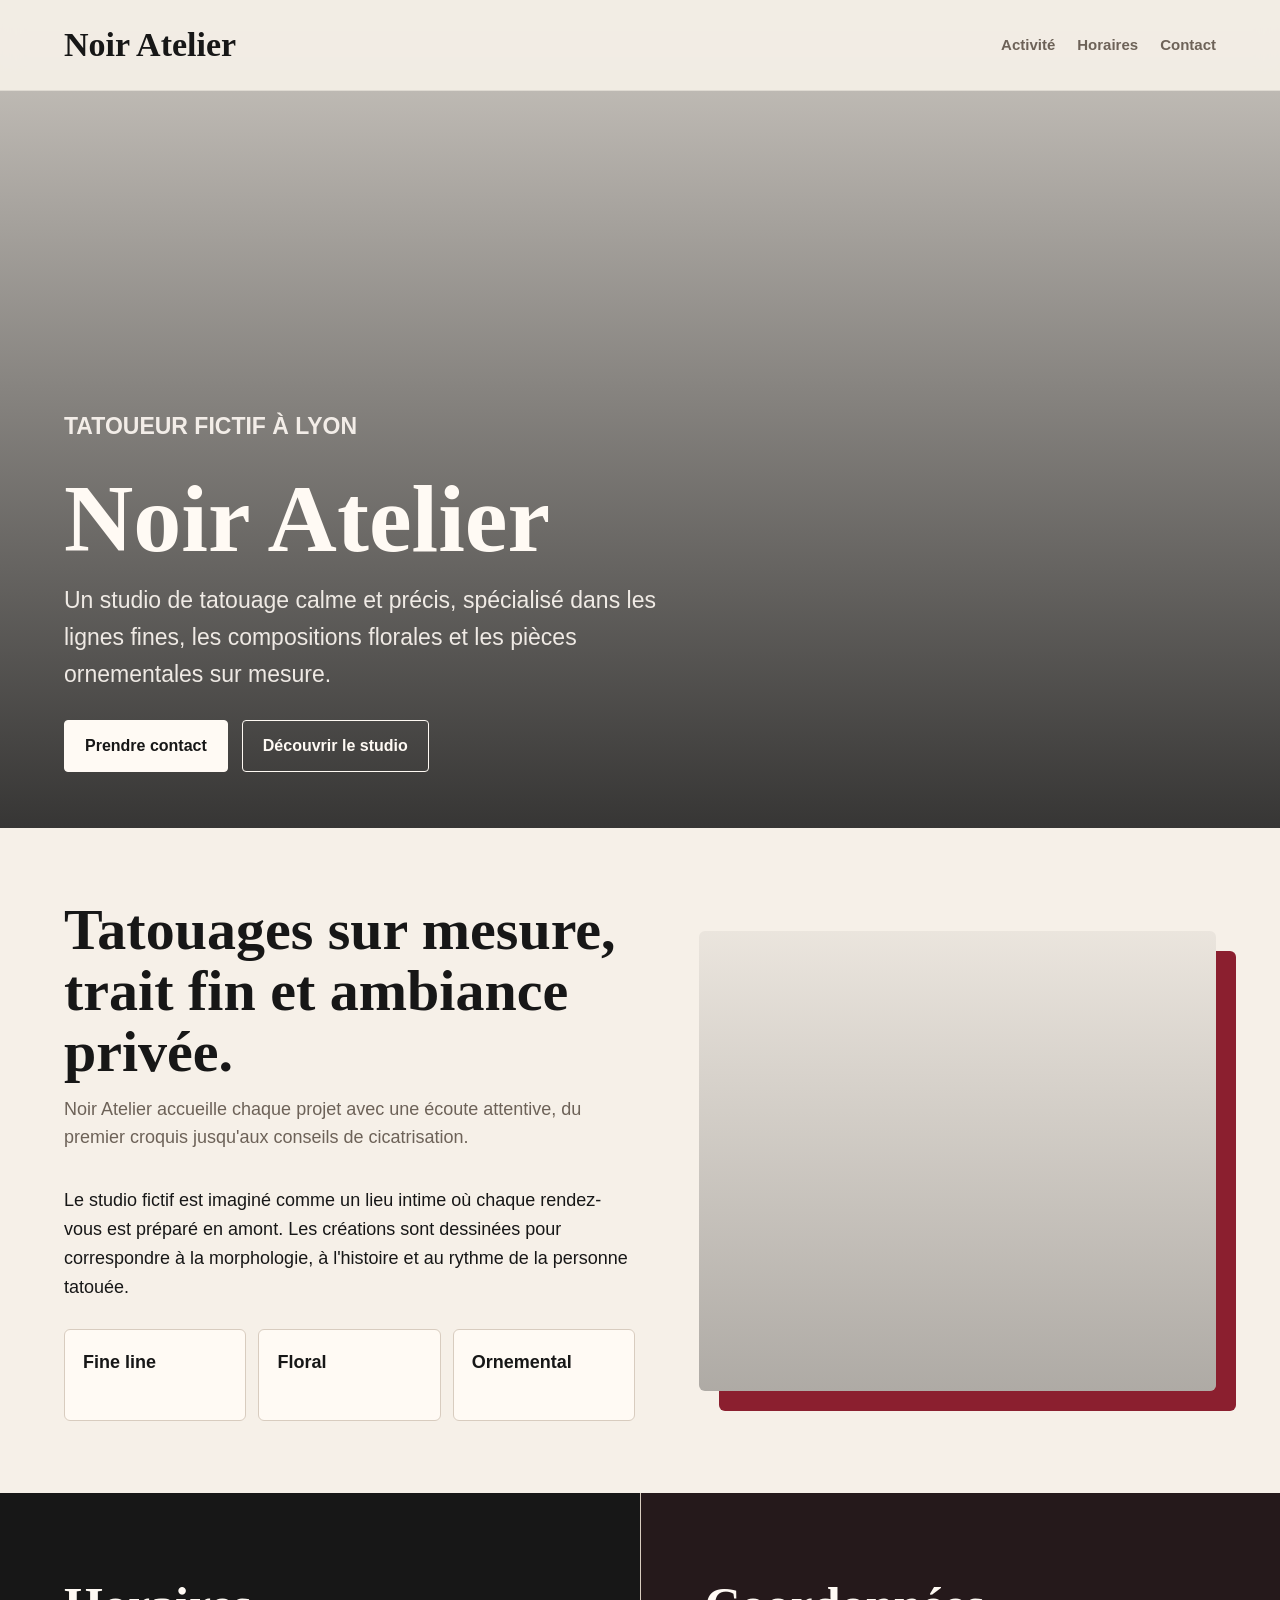
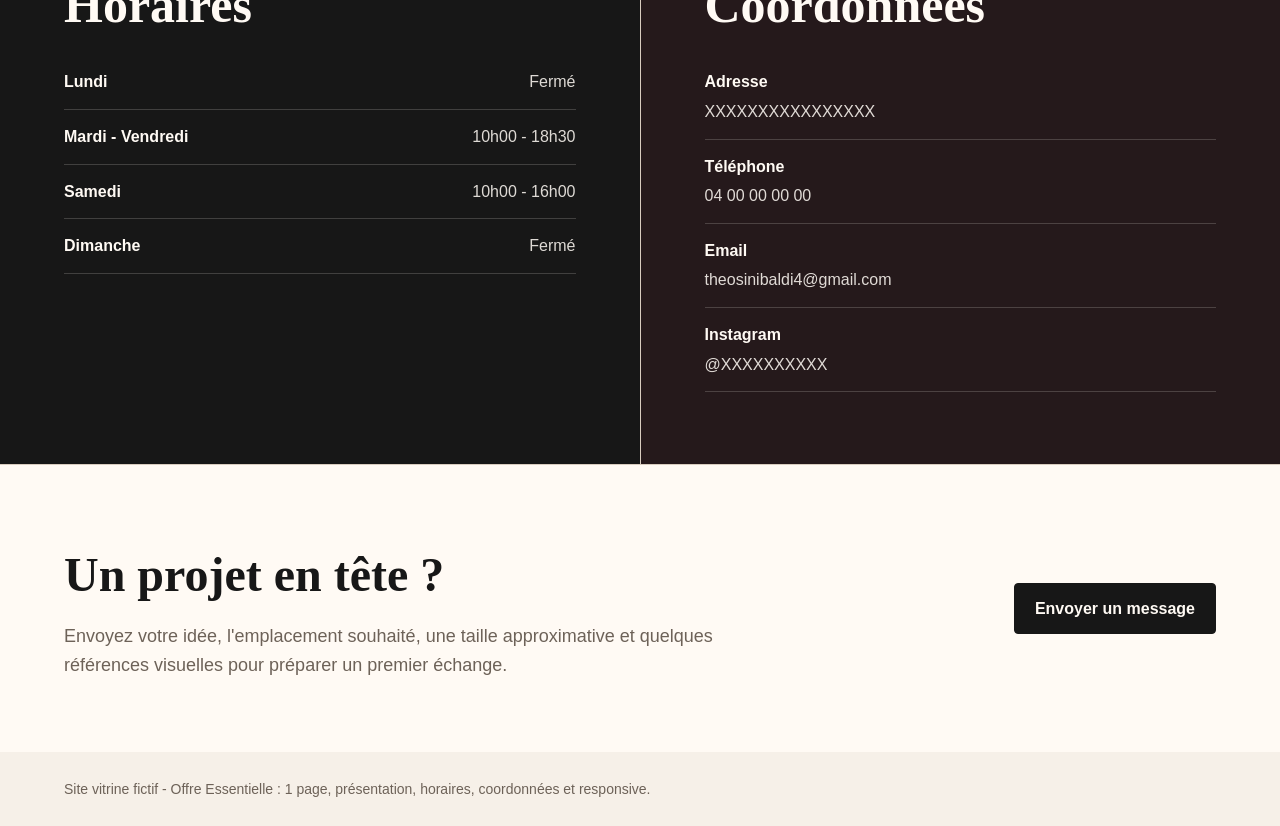
==== index.html @ a5e4f504 "Add initial HTML structure and styles for Noir Atelier portfolio" ====
<!DOCTYPE html>
<html lang="fr">
<head>
  <meta charset="UTF-8">
  <meta name="viewport" content="width=device-width, initial-scale=1.0">
  <title>Noir Atelier | Tatoueur à Lyon</title>
  <style>
    :root {
      --ink: #171717;
      --paper: #f6f0e8;
      --muted: #6d6258;
      --line: #d8ccbf;
      --red: #8b1f2f;
      --gold: #c59b5c;
      --white: #fffaf4;
    }

    * {
      box-sizing: border-box;
    }

    body {
      margin: 0;
      font-family: Arial, Helvetica, sans-serif;
      color: var(--ink);
      background: var(--paper);
      line-height: 1.6;
    }

    img {
      display: block;
      width: 100%;
    }

    a {
      color: inherit;
      text-decoration: none;
    }

    .topbar {
      position: fixed;
      z-index: 10;
      top: 0;
      left: 0;
      right: 0;
      display: flex;
      align-items: center;
      justify-content: space-between;
      gap: 24px;
      padding: 18px clamp(18px, 5vw, 70px);
      background: rgba(246, 240, 232, 0.92);
      border-bottom: 1px solid rgba(23, 23, 23, 0.08);
      backdrop-filter: blur(10px);
    }

    .brand {
      font-family: Georgia, "Times New Roman", serif;
      font-size: clamp(22px, 3vw, 34px);
      font-weight: 700;
      letter-spacing: 0;
      white-space: nowrap;
    }

    .nav {
      display: flex;
      gap: 22px;
      color: var(--muted);
      font-size: 15px;
      font-weight: 700;
    }

    .hero {
      min-height: 92vh;
      display: grid;
      align-items: end;
      padding: 120px clamp(18px, 5vw, 70px) 56px;
      color: var(--white);
      background:
        linear-gradient(180deg, rgba(23, 23, 23, 0.18), rgba(23, 23, 23, 0.86)),
        url("https://images.unsplash.com/photo-1598371839696-5c5bb00bdc28?auto=format&fit=crop&w=1800&q=80") center / cover;
    }

    .hero-content {
      max-width: 780px;
    }

    .eyebrow {
      margin: 0 0 12px;
      color: var(--gold);
      font-size: 14px;
      font-weight: 800;
      text-transform: uppercase;
    }

    h1,
    h2,
    h3,
    p {
      margin-top: 0;
    }

    h1 {
      margin-bottom: 18px;
      font-family: Georgia, "Times New Roman", serif;
      font-size: clamp(44px, 9vw, 96px);
      line-height: 0.95;
      letter-spacing: 0;
    }

    .hero p {
      max-width: 620px;
      margin-bottom: 28px;
      font-size: clamp(18px, 2.2vw, 23px);
      color: rgba(255, 250, 244, 0.9);
    }

    .hero-actions {
      display: flex;
      flex-wrap: wrap;
      gap: 14px;
    }

    .button {
      display: inline-flex;
      align-items: center;
      justify-content: center;
      min-height: 48px;
      padding: 12px 20px;
      border: 1px solid var(--white);
      border-radius: 4px;
      font-weight: 800;
      transition: transform 0.2s ease, background 0.2s ease, color 0.2s ease;
    }

    .button:hover {
      transform: translateY(-2px);
    }

    .button.primary {
      background: var(--white);
      color: var(--ink);
    }

    .button.secondary {
      color: var(--white);
    }

    main {
      overflow: hidden;
    }

    .section {
      padding: 72px clamp(18px, 5vw, 70px);
    }

    .section-header {
      max-width: 760px;
      margin-bottom: 34px;
    }

    .section-header h2 {
      margin-bottom: 12px;
      font-family: Georgia, "Times New Roman", serif;
      font-size: clamp(34px, 5vw, 58px);
      line-height: 1.05;
    }

    .section-header p {
      color: var(--muted);
      font-size: 18px;
    }

    .about-grid {
      display: grid;
      grid-template-columns: 1.05fr 0.95fr;
      gap: clamp(28px, 5vw, 64px);
      align-items: center;
    }

    .about-text {
      font-size: 18px;
    }

    .specialties {
      display: grid;
      grid-template-columns: repeat(3, 1fr);
      gap: 12px;
      margin-top: 28px;
    }

    .specialty {
      min-height: 92px;
      padding: 18px;
      border: 1px solid var(--line);
      border-radius: 6px;
      background: var(--white);
      font-weight: 800;
    }

    .studio-photo {
      min-height: 460px;
      border-radius: 6px;
      background:
        linear-gradient(180deg, rgba(23, 23, 23, 0.05), rgba(23, 23, 23, 0.32)),
        url("https://images.unsplash.com/photo-1542727365-19732a80dcfd?auto=format&fit=crop&w=1200&q=80") center / cover;
      box-shadow: 20px 20px 0 var(--red);
    }

    .info-band {
      display: grid;
      grid-template-columns: 1fr 1fr;
      gap: 1px;
      padding: 0;
      background: var(--line);
    }

    .info-panel {
      padding: 72px clamp(18px, 5vw, 70px);
      background: var(--ink);
      color: var(--white);
    }

    .info-panel:nth-child(2) {
      background: #25191b;
    }

    .info-panel h2 {
      margin-bottom: 24px;
      font-family: Georgia, "Times New Roman", serif;
      font-size: clamp(32px, 4vw, 50px);
    }

    .hours,
    .contact-list {
      display: grid;
      gap: 14px;
      margin: 0;
      padding: 0;
      list-style: none;
    }

    .hours li,
    .contact-list li {
      display: flex;
      justify-content: space-between;
      gap: 18px;
      padding-bottom: 14px;
      border-bottom: 1px solid rgba(255, 250, 244, 0.18);
      color: rgba(255, 250, 244, 0.86);
    }

    .hours strong,
    .contact-list strong {
      color: var(--white);
    }

    .contact-list li {
      flex-direction: column;
      gap: 4px;
    }

    .booking {
      display: grid;
      grid-template-columns: minmax(0, 1fr) auto;
      gap: 28px;
      align-items: center;
      background: var(--white);
      border-top: 1px solid var(--line);
    }

    .booking h2 {
      margin-bottom: 8px;
      font-family: Georgia, "Times New Roman", serif;
      font-size: clamp(30px, 4vw, 48px);
    }

    .booking p {
      max-width: 680px;
      margin-bottom: 0;
      color: var(--muted);
      font-size: 18px;
    }

    .booking .button {
      border-color: var(--ink);
      background: var(--ink);
      color: var(--white);
      white-space: nowrap;
    }

    footer {
      padding: 26px clamp(18px, 5vw, 70px);
      background: var(--paper);
      color: var(--muted);
      font-size: 14px;
    }

    @media (max-width: 780px) {
      .topbar {
        position: absolute;
        align-items: flex-start;
        padding-top: 16px;
      }

      .nav {
        flex-direction: column;
        gap: 6px;
        font-size: 14px;
        text-align: right;
      }

      .hero {
        min-height: 88vh;
        padding-top: 120px;
      }

      .hero-actions,
      .booking {
        display: grid;
      }

      .about-grid,
      .info-band,
      .booking {
        grid-template-columns: 1fr;
      }

      .specialties {
        grid-template-columns: 1fr;
      }

      .studio-photo {
        min-height: 320px;
        box-shadow: 10px 10px 0 var(--red);
      }

      .section,
      .info-panel {
        padding-top: 54px;
        padding-bottom: 54px;
      }

      .hours li {
        display: grid;
        gap: 2px;
      }

      .booking .button {
        width: 100%;
      }
    }
  </style>
</head>
<body>
  <header class="topbar">
    <a class="brand" href="#">Noir Atelier</a>
    <nav class="nav" aria-label="Navigation principale">
      <a href="#activite">Activité</a>
      <a href="#horaires">Horaires</a>
      <a href="#contact">Contact</a>
    </nav>
  </header>

  <main>
    <section class="hero" aria-label="Accueil">
      <div class="hero-content">
        <p class="eyebrow">Tatoueur fictif à Lyon</p>
        <h1>Noir Atelier</h1>
        <p>Un studio de tatouage calme et précis, spécialisé dans les lignes fines, les compositions florales et les pièces ornementales sur mesure.</p>
        <div class="hero-actions">
          <a class="button primary" href="#contact">Prendre contact</a>
          <a class="button secondary" href="#activite">Découvrir le studio</a>
        </div>
      </div>
    </section>

    <section class="section" id="activite">
      <div class="about-grid">
        <div class="about-text">
          <div class="section-header">
            <h2>Tatouages sur mesure, trait fin et ambiance privée.</h2>
            <p>Noir Atelier accueille chaque projet avec une écoute attentive, du premier croquis jusqu'aux conseils de cicatrisation.</p>
          </div>
          <p>Le studio fictif est imaginé comme un lieu intime où chaque rendez-vous est préparé en amont. Les créations sont dessinées pour correspondre à la morphologie, à l'histoire et au rythme de la personne tatouée.</p>
          <div class="specialties" aria-label="Spécialités du tatoueur">
            <div class="specialty">Fine line</div>
            <div class="specialty">Floral</div>
            <div class="specialty">Ornemental</div>
          </div>
        </div>
        <div class="studio-photo" role="img" aria-label="Ambiance sombre et élégante d'un studio de tatouage"></div>
      </div>
    </section>

    <section class="info-band" id="horaires">
      <div class="info-panel">
        <h2>Horaires</h2>
        <ul class="hours">
          <li><strong>Lundi</strong><span>Fermé</span></li>
          <li><strong>Mardi - Vendredi</strong><span>10h00 - 18h30</span></li>
          <li><strong>Samedi</strong><span>10h00 - 16h00</span></li>
          <li><strong>Dimanche</strong><span>Fermé</span></li>
        </ul>
      </div>

      <div class="info-panel" id="contact">
        <h2>Coordonnées</h2>
        <ul class="contact-list">
          <li>
            <strong>Adresse</strong>
            <span>XXXXXXXXXXXXXXXX</span>
          </li>
          <li>
            <strong>Téléphone</strong>
            <a href="tel:+33400000000">04 00 00 00 00</a>
          </li>
          <li>
            <strong>Email</strong>
            <a href="mailto:contact@noiratelier.fr">theosinibaldi4@gmail.com</a>
          </li>
          <li>
            <strong>Instagram</strong>
            <a href="#">@XXXXXXXXXX</a>
          </li>
        </ul>
      </div>
    </section>

    <section class="section booking">
      <div>
        <h2>Un projet en tête ?</h2>
        <p>Envoyez votre idée, l'emplacement souhaité, une taille approximative et quelques références visuelles pour préparer un premier échange.</p>
      </div>
      <a class="button" href="mailto:contact@noiratelier.fr">Envoyer un message</a>
    </section>
  </main>

  <footer>
    Site vitrine fictif - Offre Essentielle : 1 page, présentation, horaires, coordonnées et responsive.
  </footer>
</body>
</html>
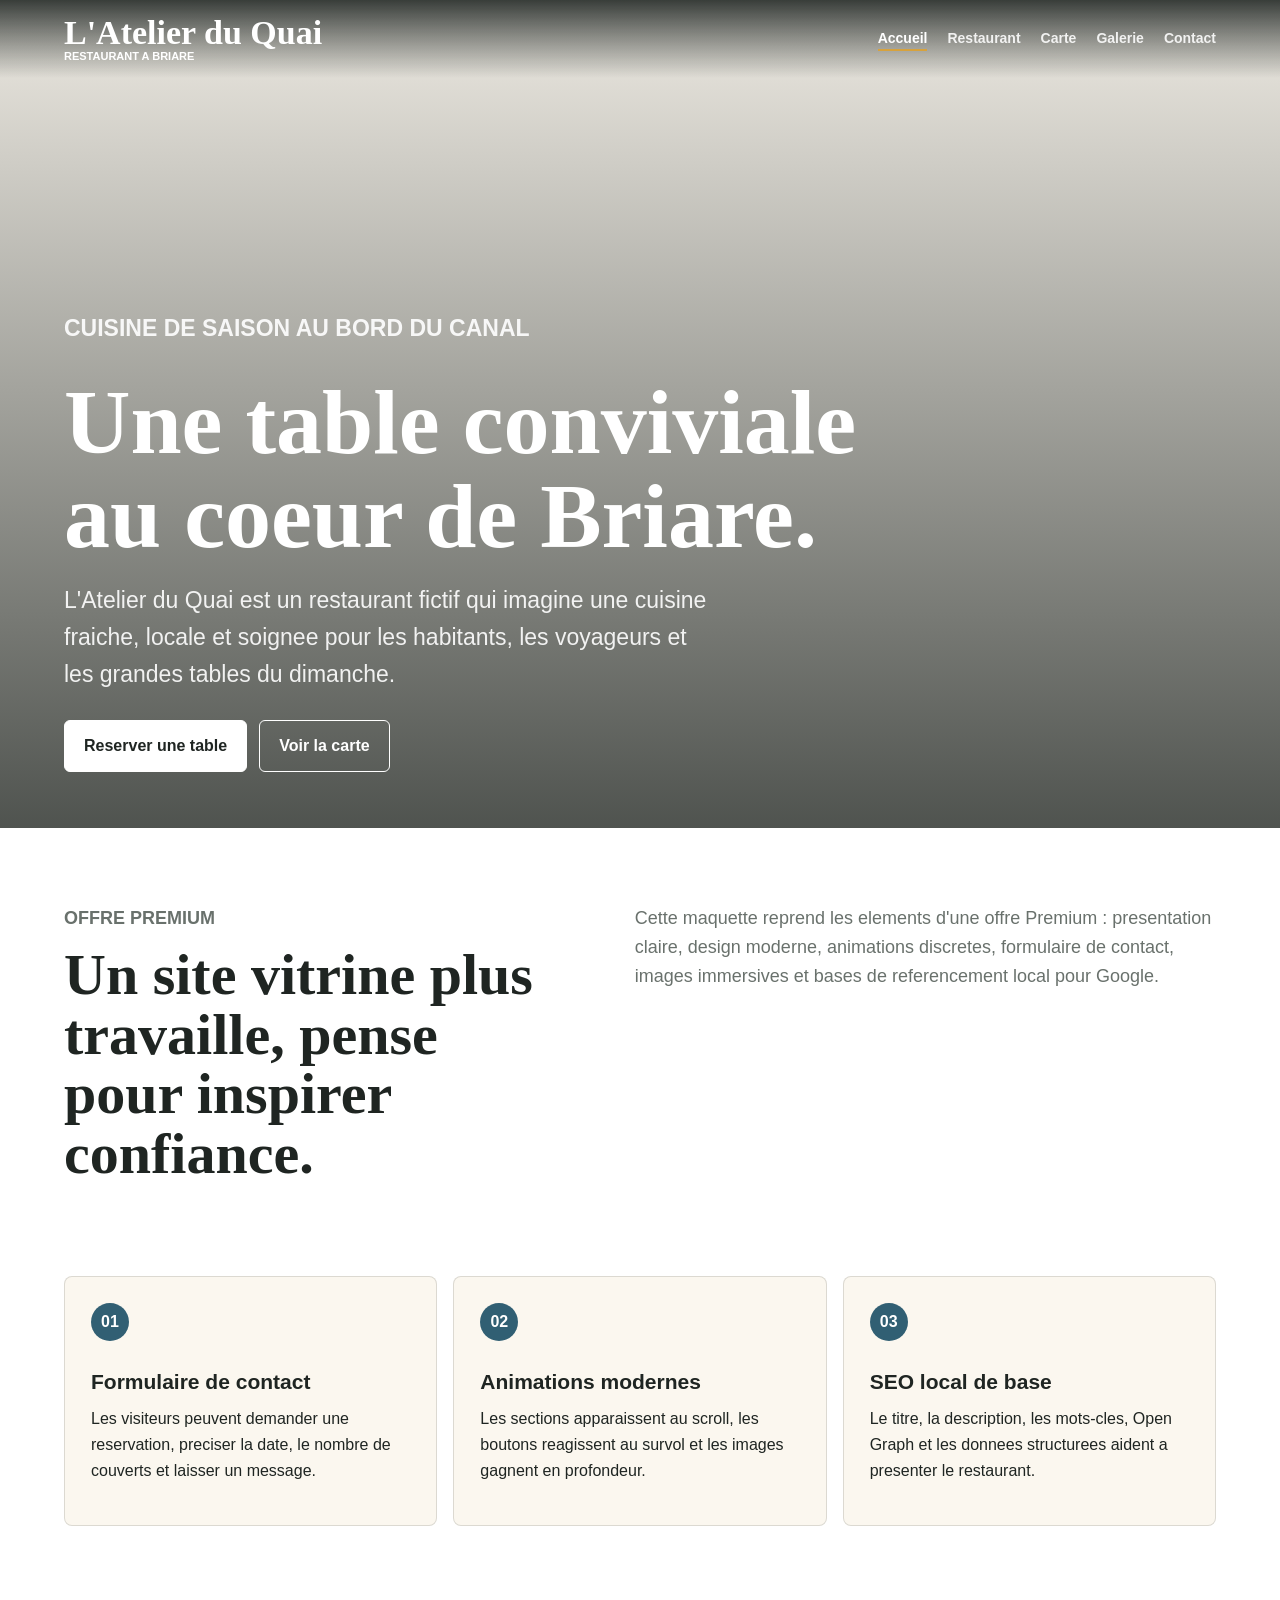
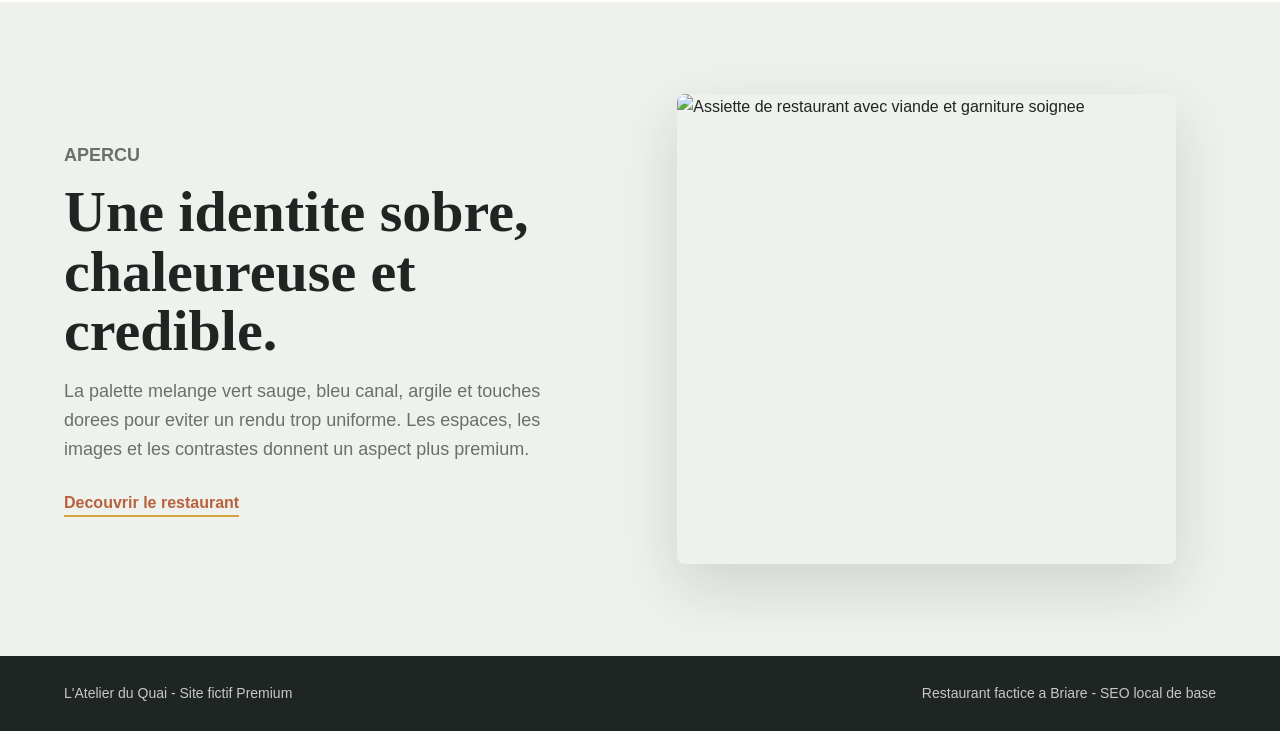
==== commit 20a4c5d7: "Add files via upload" ====
--- a/index.html
+++ b/index.html
@@ -3,440 +3,106 @@
 <head>
   <meta charset="UTF-8">
   <meta name="viewport" content="width=device-width, initial-scale=1.0">
-  <title>Noir Atelier | Tatoueur à Lyon</title>
-  <style>
-    :root {
-      --ink: #171717;
-      --paper: #f6f0e8;
-      --muted: #6d6258;
-      --line: #d8ccbf;
-      --red: #8b1f2f;
-      --gold: #c59b5c;
-      --white: #fffaf4;
+  <meta name="description" content="L'Atelier du Quai, restaurant fictif a Briare : cuisine de saison, terrasse au bord du canal et reservations en ligne.">
+  <meta name="keywords" content="restaurant Briare, restaurant canal de Briare, cuisine de saison, terrasse, reservation restaurant">
+  <meta name="author" content="L'Atelier du Quai">
+  <meta property="og:title" content="L'Atelier du Quai | Restaurant a Briare">
+  <meta property="og:description" content="Un restaurant fictif chaleureux au bord du canal de Briare.">
+  <meta property="og:type" content="website">
+  <meta property="og:image" content="https://images.unsplash.com/photo-1414235077428-338989a2e8c0?auto=format&fit=crop&w=1600&q=80">
+  <title>L'Atelier du Quai | Restaurant a Briare</title>
+  <link rel="stylesheet" href="style.css">
+  <script type="application/ld+json">
+    {
+      "@context": "https://schema.org",
+      "@type": "Restaurant",
+      "name": "L'Atelier du Quai",
+      "description": "Restaurant fictif de cuisine de saison a Briare.",
+      "address": {
+        "@type": "PostalAddress",
+        "streetAddress": "18 quai Mazoyer",
+        "addressLocality": "Briare",
+        "postalCode": "45250",
+        "addressCountry": "FR"
+      },
+      "telephone": "+33238000000",
+      "servesCuisine": "Cuisine francaise de saison",
+      "priceRange": "$$"
     }
-
-    * {
-      box-sizing: border-box;
-    }
-
-    body {
-      margin: 0;
-      font-family: Arial, Helvetica, sans-serif;
-      color: var(--ink);
-      background: var(--paper);
-      line-height: 1.6;
-    }
-
-    img {
-      display: block;
-      width: 100%;
-    }
-
-    a {
-      color: inherit;
-      text-decoration: none;
-    }
-
-    .topbar {
-      position: fixed;
-      z-index: 10;
-      top: 0;
-      left: 0;
-      right: 0;
-      display: flex;
-      align-items: center;
-      justify-content: space-between;
-      gap: 24px;
-      padding: 18px clamp(18px, 5vw, 70px);
-      background: rgba(246, 240, 232, 0.92);
-      border-bottom: 1px solid rgba(23, 23, 23, 0.08);
-      backdrop-filter: blur(10px);
-    }
-
-    .brand {
-      font-family: Georgia, "Times New Roman", serif;
-      font-size: clamp(22px, 3vw, 34px);
-      font-weight: 700;
-      letter-spacing: 0;
-      white-space: nowrap;
-    }
-
-    .nav {
-      display: flex;
-      gap: 22px;
-      color: var(--muted);
-      font-size: 15px;
-      font-weight: 700;
-    }
-
-    .hero {
-      min-height: 92vh;
-      display: grid;
-      align-items: end;
-      padding: 120px clamp(18px, 5vw, 70px) 56px;
-      color: var(--white);
-      background:
-        linear-gradient(180deg, rgba(23, 23, 23, 0.18), rgba(23, 23, 23, 0.86)),
-        url("https://images.unsplash.com/photo-1598371839696-5c5bb00bdc28?auto=format&fit=crop&w=1800&q=80") center / cover;
-    }
-
-    .hero-content {
-      max-width: 780px;
-    }
-
-    .eyebrow {
-      margin: 0 0 12px;
-      color: var(--gold);
-      font-size: 14px;
-      font-weight: 800;
-      text-transform: uppercase;
-    }
-
-    h1,
-    h2,
-    h3,
-    p {
-      margin-top: 0;
-    }
-
-    h1 {
-      margin-bottom: 18px;
-      font-family: Georgia, "Times New Roman", serif;
-      font-size: clamp(44px, 9vw, 96px);
-      line-height: 0.95;
-      letter-spacing: 0;
-    }
-
-    .hero p {
-      max-width: 620px;
-      margin-bottom: 28px;
-      font-size: clamp(18px, 2.2vw, 23px);
-      color: rgba(255, 250, 244, 0.9);
-    }
-
-    .hero-actions {
-      display: flex;
-      flex-wrap: wrap;
-      gap: 14px;
-    }
-
-    .button {
-      display: inline-flex;
-      align-items: center;
-      justify-content: center;
-      min-height: 48px;
-      padding: 12px 20px;
-      border: 1px solid var(--white);
-      border-radius: 4px;
-      font-weight: 800;
-      transition: transform 0.2s ease, background 0.2s ease, color 0.2s ease;
-    }
-
-    .button:hover {
-      transform: translateY(-2px);
-    }
-
-    .button.primary {
-      background: var(--white);
-      color: var(--ink);
-    }
-
-    .button.secondary {
-      color: var(--white);
-    }
-
-    main {
-      overflow: hidden;
-    }
-
-    .section {
-      padding: 72px clamp(18px, 5vw, 70px);
-    }
-
-    .section-header {
-      max-width: 760px;
-      margin-bottom: 34px;
-    }
-
-    .section-header h2 {
-      margin-bottom: 12px;
-      font-family: Georgia, "Times New Roman", serif;
-      font-size: clamp(34px, 5vw, 58px);
-      line-height: 1.05;
-    }
-
-    .section-header p {
-      color: var(--muted);
-      font-size: 18px;
-    }
-
-    .about-grid {
-      display: grid;
-      grid-template-columns: 1.05fr 0.95fr;
-      gap: clamp(28px, 5vw, 64px);
-      align-items: center;
-    }
-
-    .about-text {
-      font-size: 18px;
-    }
-
-    .specialties {
-      display: grid;
-      grid-template-columns: repeat(3, 1fr);
-      gap: 12px;
-      margin-top: 28px;
-    }
-
-    .specialty {
-      min-height: 92px;
-      padding: 18px;
-      border: 1px solid var(--line);
-      border-radius: 6px;
-      background: var(--white);
-      font-weight: 800;
-    }
-
-    .studio-photo {
-      min-height: 460px;
-      border-radius: 6px;
-      background:
-        linear-gradient(180deg, rgba(23, 23, 23, 0.05), rgba(23, 23, 23, 0.32)),
-        url("https://images.unsplash.com/photo-1542727365-19732a80dcfd?auto=format&fit=crop&w=1200&q=80") center / cover;
-      box-shadow: 20px 20px 0 var(--red);
-    }
-
-    .info-band {
-      display: grid;
-      grid-template-columns: 1fr 1fr;
-      gap: 1px;
-      padding: 0;
-      background: var(--line);
-    }
-
-    .info-panel {
-      padding: 72px clamp(18px, 5vw, 70px);
-      background: var(--ink);
-      color: var(--white);
-    }
-
-    .info-panel:nth-child(2) {
-      background: #25191b;
-    }
-
-    .info-panel h2 {
-      margin-bottom: 24px;
-      font-family: Georgia, "Times New Roman", serif;
-      font-size: clamp(32px, 4vw, 50px);
-    }
-
-    .hours,
-    .contact-list {
-      display: grid;
-      gap: 14px;
-      margin: 0;
-      padding: 0;
-      list-style: none;
-    }
-
-    .hours li,
-    .contact-list li {
-      display: flex;
-      justify-content: space-between;
-      gap: 18px;
-      padding-bottom: 14px;
-      border-bottom: 1px solid rgba(255, 250, 244, 0.18);
-      color: rgba(255, 250, 244, 0.86);
-    }
-
-    .hours strong,
-    .contact-list strong {
-      color: var(--white);
-    }
-
-    .contact-list li {
-      flex-direction: column;
-      gap: 4px;
-    }
-
-    .booking {
-      display: grid;
-      grid-template-columns: minmax(0, 1fr) auto;
-      gap: 28px;
-      align-items: center;
-      background: var(--white);
-      border-top: 1px solid var(--line);
-    }
-
-    .booking h2 {
-      margin-bottom: 8px;
-      font-family: Georgia, "Times New Roman", serif;
-      font-size: clamp(30px, 4vw, 48px);
-    }
-
-    .booking p {
-      max-width: 680px;
-      margin-bottom: 0;
-      color: var(--muted);
-      font-size: 18px;
-    }
-
-    .booking .button {
-      border-color: var(--ink);
-      background: var(--ink);
-      color: var(--white);
-      white-space: nowrap;
-    }
-
-    footer {
-      padding: 26px clamp(18px, 5vw, 70px);
-      background: var(--paper);
-      color: var(--muted);
-      font-size: 14px;
-    }
-
-    @media (max-width: 780px) {
-      .topbar {
-        position: absolute;
-        align-items: flex-start;
-        padding-top: 16px;
-      }
-
-      .nav {
-        flex-direction: column;
-        gap: 6px;
-        font-size: 14px;
-        text-align: right;
-      }
-
-      .hero {
-        min-height: 88vh;
-        padding-top: 120px;
-      }
-
-      .hero-actions,
-      .booking {
-        display: grid;
-      }
-
-      .about-grid,
-      .info-band,
-      .booking {
-        grid-template-columns: 1fr;
-      }
-
-      .specialties {
-        grid-template-columns: 1fr;
-      }
-
-      .studio-photo {
-        min-height: 320px;
-        box-shadow: 10px 10px 0 var(--red);
-      }
-
-      .section,
-      .info-panel {
-        padding-top: 54px;
-        padding-bottom: 54px;
-      }
-
-      .hours li {
-        display: grid;
-        gap: 2px;
-      }
-
-      .booking .button {
-        width: 100%;
-      }
-    }
-  </style>
+  </script>
 </head>
 <body>
-  <header class="topbar">
-    <a class="brand" href="#">Noir Atelier</a>
+  <header class="site-header">
+    <a class="brand" href="index.html" aria-label="Retour a l'accueil">
+      L'Atelier du Quai
+      <span>Restaurant a Briare</span>
+    </a>
     <nav class="nav" aria-label="Navigation principale">
-      <a href="#activite">Activité</a>
-      <a href="#horaires">Horaires</a>
-      <a href="#contact">Contact</a>
+      <a class="active" href="index.html">Accueil</a>
+      <a href="restaurant.html">Restaurant</a>
+      <a href="carte.html">Carte</a>
+      <a href="galerie.html">Galerie</a>
+      <a href="contact.html">Contact</a>
     </nav>
   </header>
 
   <main>
-    <section class="hero" aria-label="Accueil">
+    <section class="hero home-hero">
       <div class="hero-content">
-        <p class="eyebrow">Tatoueur fictif à Lyon</p>
-        <h1>Noir Atelier</h1>
-        <p>Un studio de tatouage calme et précis, spécialisé dans les lignes fines, les compositions florales et les pièces ornementales sur mesure.</p>
-        <div class="hero-actions">
-          <a class="button primary" href="#contact">Prendre contact</a>
-          <a class="button secondary" href="#activite">Découvrir le studio</a>
+        <p class="eyebrow">Cuisine de saison au bord du canal</p>
+        <h1>Une table conviviale au coeur de Briare.</h1>
+        <p>L'Atelier du Quai est un restaurant fictif qui imagine une cuisine fraiche, locale et soignee pour les habitants, les voyageurs et les grandes tables du dimanche.</p>
+        <div class="actions">
+          <a class="button primary" href="contact.html">Reserver une table</a>
+          <a class="button" href="carte.html">Voir la carte</a>
         </div>
       </div>
     </section>
 
-    <section class="section" id="activite">
-      <div class="about-grid">
-        <div class="about-text">
-          <div class="section-header">
-            <h2>Tatouages sur mesure, trait fin et ambiance privée.</h2>
-            <p>Noir Atelier accueille chaque projet avec une écoute attentive, du premier croquis jusqu'aux conseils de cicatrisation.</p>
-          </div>
-          <p>Le studio fictif est imaginé comme un lieu intime où chaque rendez-vous est préparé en amont. Les créations sont dessinées pour correspondre à la morphologie, à l'histoire et au rythme de la personne tatouée.</p>
-          <div class="specialties" aria-label="Spécialités du tatoueur">
-            <div class="specialty">Fine line</div>
-            <div class="specialty">Floral</div>
-            <div class="specialty">Ornemental</div>
-          </div>
-        </div>
-        <div class="studio-photo" role="img" aria-label="Ambiance sombre et élégante d'un studio de tatouage"></div>
+    <section class="section intro reveal">
+      <div>
+        <p class="eyebrow">Offre Premium</p>
+        <h2>Un site vitrine plus travaille, pense pour inspirer confiance.</h2>
       </div>
+      <p>Cette maquette reprend les elements d'une offre Premium : presentation claire, design moderne, animations discretes, formulaire de contact, images immersives et bases de referencement local pour Google.</p>
     </section>
 
-    <section class="info-band" id="horaires">
-      <div class="info-panel">
-        <h2>Horaires</h2>
-        <ul class="hours">
-          <li><strong>Lundi</strong><span>Fermé</span></li>
-          <li><strong>Mardi - Vendredi</strong><span>10h00 - 18h30</span></li>
-          <li><strong>Samedi</strong><span>10h00 - 16h00</span></li>
-          <li><strong>Dimanche</strong><span>Fermé</span></li>
-        </ul>
-      </div>
-
-      <div class="info-panel" id="contact">
-        <h2>Coordonnées</h2>
-        <ul class="contact-list">
-          <li>
-            <strong>Adresse</strong>
-            <span>XXXXXXXXXXXXXXXX</span>
-          </li>
-          <li>
-            <strong>Téléphone</strong>
-            <a href="tel:+33400000000">04 00 00 00 00</a>
-          </li>
-          <li>
-            <strong>Email</strong>
-            <a href="mailto:contact@noiratelier.fr">theosinibaldi4@gmail.com</a>
-          </li>
-          <li>
-            <strong>Instagram</strong>
-            <a href="#">@XXXXXXXXXX</a>
-          </li>
-        </ul>
-      </div>
+    <section class="section highlights">
+      <article class="highlight reveal">
+        <strong>01</strong>
+        <h3>Formulaire de contact</h3>
+        <p>Les visiteurs peuvent demander une reservation, preciser la date, le nombre de couverts et laisser un message.</p>
+      </article>
+      <article class="highlight reveal">
+        <strong>02</strong>
+        <h3>Animations modernes</h3>
+        <p>Les sections apparaissent au scroll, les boutons reagissent au survol et les images gagnent en profondeur.</p>
+      </article>
+      <article class="highlight reveal">
+        <strong>03</strong>
+        <h3>SEO local de base</h3>
+        <p>Le titre, la description, les mots-cles, Open Graph et les donnees structurees aident a presenter le restaurant.</p>
+      </article>
     </section>
 
-    <section class="section booking">
-      <div>
-        <h2>Un projet en tête ?</h2>
-        <p>Envoyez votre idée, l'emplacement souhaité, une taille approximative et quelques références visuelles pour préparer un premier échange.</p>
+    <section class="section split alt reveal">
+      <div class="text-panel">
+        <p class="eyebrow">Apercu</p>
+        <h2>Une identite sobre, chaleureuse et credible.</h2>
+        <p>La palette melange vert sauge, bleu canal, argile et touches dorees pour eviter un rendu trop uniforme. Les espaces, les images et les contrastes donnent un aspect plus premium.</p>
+        <a class="text-link" href="restaurant.html">Decouvrir le restaurant</a>
       </div>
-      <a class="button" href="mailto:contact@noiratelier.fr">Envoyer un message</a>
+      <figure class="photo">
+        <img src="https://images.unsplash.com/photo-1529692236671-f1f6cf9683ba?auto=format&fit=crop&w=1300&q=82" alt="Assiette de restaurant avec viande et garniture soignee">
+      </figure>
     </section>
   </main>
 
-  <footer>
-    Site vitrine fictif - Offre Essentielle : 1 page, présentation, horaires, coordonnées et responsive.
+  <footer class="footer">
+    <p>L'Atelier du Quai - Site fictif Premium</p>
+    <p>Restaurant factice a Briare - SEO local de base</p>
   </footer>
+
+  <script src="script.js"></script>
 </body>
 </html>
--- a/style.css
+++ b/style.css
@@ -0,0 +1,594 @@
+:root {
+  --ink: #1f2522;
+  --paper: #fbf7ef;
+  --white: #ffffff;
+  --sage: #627464;
+  --clay: #b8613c;
+  --mustard: #d7a23d;
+  --blue: #315f73;
+  --muted: #69716c;
+  --line: rgba(31, 37, 34, 0.14);
+  --shadow: 0 22px 60px rgba(31, 37, 34, 0.14);
+}
+
+* {
+  box-sizing: border-box;
+}
+
+html {
+  scroll-behavior: smooth;
+}
+
+body {
+  margin: 0;
+  color: var(--ink);
+  background: var(--paper);
+  font-family: Arial, Helvetica, sans-serif;
+  line-height: 1.6;
+}
+
+img {
+  display: block;
+  width: 100%;
+  height: 100%;
+  object-fit: cover;
+}
+
+a {
+  color: inherit;
+  text-decoration: none;
+}
+
+button,
+input,
+textarea,
+select {
+  font: inherit;
+}
+
+.site-header {
+  position: fixed;
+  z-index: 10;
+  top: 0;
+  left: 0;
+  right: 0;
+  display: flex;
+  align-items: center;
+  justify-content: space-between;
+  gap: 22px;
+  padding: 16px clamp(18px, 5vw, 70px);
+  color: var(--white);
+  background: linear-gradient(180deg, rgba(31, 37, 34, 0.88), rgba(31, 37, 34, 0));
+}
+
+.brand {
+  display: grid;
+  gap: 1px;
+  font-family: Georgia, "Times New Roman", serif;
+  font-size: clamp(24px, 3vw, 34px);
+  font-weight: 700;
+  line-height: 1;
+}
+
+.brand span {
+  font-family: Arial, Helvetica, sans-serif;
+  font-size: 11px;
+  font-weight: 800;
+  letter-spacing: 0;
+  text-transform: uppercase;
+}
+
+.nav {
+  display: flex;
+  flex-wrap: wrap;
+  justify-content: flex-end;
+  gap: 8px 20px;
+  font-size: 14px;
+  font-weight: 800;
+}
+
+.nav a {
+  opacity: 0.88;
+  border-bottom: 2px solid transparent;
+}
+
+.nav a:hover,
+.nav a.active {
+  opacity: 1;
+  border-color: var(--mustard);
+}
+
+.hero {
+  min-height: 92vh;
+  display: grid;
+  align-items: end;
+  padding: 132px clamp(18px, 5vw, 70px) 56px;
+  color: var(--white);
+  background-position: center;
+  background-size: cover;
+}
+
+.page-hero {
+  min-height: 70vh;
+}
+
+.home-hero {
+  background-image:
+    linear-gradient(180deg, rgba(31, 37, 34, 0.06), rgba(31, 37, 34, 0.78)),
+    url("https://images.unsplash.com/photo-1414235077428-338989a2e8c0?auto=format&fit=crop&w=1800&q=82");
+}
+
+.restaurant-hero {
+  background-image:
+    linear-gradient(180deg, rgba(31, 37, 34, 0.08), rgba(31, 37, 34, 0.82)),
+    url("https://images.unsplash.com/photo-1559339352-11d035aa65de?auto=format&fit=crop&w=1800&q=82");
+}
+
+.menu-hero {
+  background-image:
+    linear-gradient(180deg, rgba(31, 37, 34, 0.08), rgba(31, 37, 34, 0.82)),
+    url("https://images.unsplash.com/photo-1529692236671-f1f6cf9683ba?auto=format&fit=crop&w=1800&q=82");
+}
+
+.gallery-hero {
+  background-image:
+    linear-gradient(180deg, rgba(31, 37, 34, 0.08), rgba(31, 37, 34, 0.82)),
+    url("https://images.unsplash.com/photo-1514933651103-005eec06c04b?auto=format&fit=crop&w=1800&q=82");
+}
+
+.contact-hero {
+  background-image:
+    linear-gradient(180deg, rgba(31, 37, 34, 0.08), rgba(31, 37, 34, 0.82)),
+    url("https://images.unsplash.com/photo-1544148103-0773bf10d330?auto=format&fit=crop&w=1800&q=82");
+}
+
+.hero-content {
+  max-width: 820px;
+  animation: riseIn 0.9s ease both;
+}
+
+.eyebrow {
+  margin: 0 0 12px;
+  color: var(--mustard);
+  font-size: 13px;
+  font-weight: 900;
+  letter-spacing: 0;
+  text-transform: uppercase;
+}
+
+h1,
+h2,
+h3,
+p {
+  margin-top: 0;
+}
+
+h1,
+h2 {
+  font-family: Georgia, "Times New Roman", serif;
+  line-height: 1.03;
+  letter-spacing: 0;
+}
+
+h1 {
+  max-width: 800px;
+  margin-bottom: 18px;
+  font-size: clamp(44px, 8vw, 92px);
+}
+
+h2 {
+  margin-bottom: 16px;
+  font-size: clamp(31px, 4.6vw, 58px);
+}
+
+h3 {
+  margin-bottom: 8px;
+  font-size: 21px;
+}
+
+.hero p {
+  max-width: 650px;
+  margin-bottom: 28px;
+  color: rgba(255, 255, 255, 0.9);
+  font-size: clamp(18px, 2vw, 23px);
+}
+
+.actions {
+  display: flex;
+  flex-wrap: wrap;
+  gap: 12px;
+}
+
+.button {
+  display: inline-flex;
+  align-items: center;
+  justify-content: center;
+  min-height: 48px;
+  padding: 12px 19px;
+  border: 1px solid currentColor;
+  border-radius: 6px;
+  font-weight: 900;
+  transition: transform 0.22s ease, background 0.22s ease, color 0.22s ease;
+}
+
+.button:hover {
+  transform: translateY(-2px);
+}
+
+.button.primary {
+  color: var(--ink);
+  background: var(--white);
+  border-color: var(--white);
+}
+
+.button.dark {
+  color: var(--white);
+  background: var(--ink);
+  border-color: var(--ink);
+}
+
+.text-link {
+  display: inline-block;
+  margin-top: 8px;
+  color: var(--clay);
+  font-weight: 900;
+  border-bottom: 2px solid var(--mustard);
+}
+
+.section {
+  padding: 76px clamp(18px, 5vw, 70px);
+}
+
+.intro {
+  display: grid;
+  grid-template-columns: minmax(0, 0.85fr) minmax(0, 1fr);
+  gap: clamp(28px, 6vw, 86px);
+  align-items: start;
+  background: var(--white);
+}
+
+.intro p,
+.text-panel p,
+.menu-item p,
+.contact-card p,
+.menu-page p {
+  color: var(--muted);
+  font-size: 18px;
+}
+
+.highlights {
+  display: grid;
+  grid-template-columns: repeat(3, 1fr);
+  gap: 16px;
+  padding-top: 0;
+  background: var(--white);
+}
+
+.highlight {
+  min-height: 210px;
+  padding: 26px;
+  border: 1px solid var(--line);
+  border-radius: 8px;
+  background: #fbf7ef;
+  transition: transform 0.24s ease, box-shadow 0.24s ease;
+}
+
+.highlight:hover {
+  transform: translateY(-5px);
+  box-shadow: var(--shadow);
+}
+
+.highlight strong {
+  display: inline-flex;
+  align-items: center;
+  justify-content: center;
+  width: 38px;
+  height: 38px;
+  margin-bottom: 24px;
+  border-radius: 50%;
+  color: var(--white);
+  background: var(--blue);
+}
+
+.split {
+  display: grid;
+  grid-template-columns: minmax(0, 1fr) minmax(0, 0.88fr);
+  gap: clamp(30px, 5vw, 72px);
+  align-items: center;
+}
+
+.split.alt {
+  grid-template-columns: minmax(0, 0.88fr) minmax(0, 1fr);
+  background: #eef1ec;
+}
+
+.photo {
+  min-height: 470px;
+  overflow: hidden;
+  border-radius: 8px;
+  box-shadow: var(--shadow);
+}
+
+.photo img {
+  transition: transform 0.7s ease;
+}
+
+.photo:hover img {
+  transform: scale(1.05);
+}
+
+.text-panel {
+  max-width: 620px;
+}
+
+.text-panel ul {
+  display: grid;
+  gap: 12px;
+  margin: 24px 0 0;
+  padding: 0;
+  list-style: none;
+}
+
+.text-panel li {
+  padding-left: 18px;
+  border-left: 4px solid var(--clay);
+  color: var(--muted);
+}
+
+.menu-page {
+  background: var(--ink);
+  color: var(--white);
+}
+
+.menu-page .eyebrow {
+  color: #f3c266;
+}
+
+.menu-grid {
+  display: grid;
+  grid-template-columns: minmax(0, 0.8fr) minmax(0, 1fr);
+  gap: clamp(26px, 5vw, 72px);
+  align-items: start;
+}
+
+.menu-list {
+  display: grid;
+  gap: 16px;
+}
+
+.menu-item {
+  display: grid;
+  grid-template-columns: 1fr auto;
+  gap: 12px;
+  padding-bottom: 18px;
+  border-bottom: 1px solid rgba(255, 255, 255, 0.18);
+}
+
+.menu-item p {
+  grid-column: 1 / -1;
+  margin-bottom: 0;
+  color: rgba(255, 255, 255, 0.72);
+}
+
+.menu-item span {
+  color: #f3c266;
+  font-weight: 900;
+}
+
+.gallery {
+  display: grid;
+  grid-template-columns: 1.1fr 0.9fr 0.9fr;
+  gap: 16px;
+  background: var(--white);
+}
+
+.gallery figure {
+  min-height: 310px;
+  margin: 0;
+  overflow: hidden;
+  border-radius: 8px;
+}
+
+.gallery figure:first-child {
+  min-height: 520px;
+  grid-row: span 2;
+}
+
+.contact {
+  display: grid;
+  grid-template-columns: minmax(0, 0.82fr) minmax(0, 1fr);
+  gap: clamp(28px, 5vw, 72px);
+  align-items: start;
+}
+
+.contact-card {
+  padding: 26px;
+  border: 1px solid var(--line);
+  border-radius: 8px;
+  background: var(--white);
+}
+
+.hours {
+  display: grid;
+  gap: 12px;
+  margin: 24px 0 0;
+  padding: 0;
+  list-style: none;
+}
+
+.hours li {
+  display: flex;
+  justify-content: space-between;
+  gap: 18px;
+  padding-bottom: 12px;
+  border-bottom: 1px solid var(--line);
+}
+
+form {
+  display: grid;
+  gap: 14px;
+  padding: 26px;
+  border-radius: 8px;
+  color: var(--ink);
+  background: var(--white);
+  box-shadow: var(--shadow);
+}
+
+.field-grid {
+  display: grid;
+  grid-template-columns: 1fr 1fr;
+  gap: 14px;
+}
+
+label {
+  display: grid;
+  gap: 7px;
+  color: var(--ink);
+  font-weight: 800;
+}
+
+input,
+textarea,
+select {
+  width: 100%;
+  border: 1px solid var(--line);
+  border-radius: 6px;
+  padding: 12px 13px;
+  color: var(--ink);
+  background: #fffdf8;
+  outline: none;
+}
+
+input:focus,
+textarea:focus,
+select:focus {
+  border-color: var(--blue);
+  box-shadow: 0 0 0 3px rgba(49, 95, 115, 0.14);
+}
+
+textarea {
+  min-height: 120px;
+  resize: vertical;
+}
+
+.form-message {
+  min-height: 24px;
+  margin: 0;
+  color: var(--sage);
+  font-weight: 800;
+}
+
+.footer {
+  display: flex;
+  justify-content: space-between;
+  gap: 18px;
+  padding: 26px clamp(18px, 5vw, 70px);
+  color: rgba(255, 255, 255, 0.75);
+  background: var(--ink);
+  font-size: 14px;
+}
+
+.footer p {
+  margin: 0;
+}
+
+.reveal {
+  opacity: 0;
+  transform: translateY(26px);
+  transition: opacity 0.7s ease, transform 0.7s ease;
+}
+
+.reveal.visible {
+  opacity: 1;
+  transform: translateY(0);
+}
+
+@keyframes riseIn {
+  from {
+    opacity: 0;
+    transform: translateY(28px);
+  }
+  to {
+    opacity: 1;
+    transform: translateY(0);
+  }
+}
+
+@media (max-width: 900px) {
+  .site-header {
+    position: absolute;
+    align-items: flex-start;
+    flex-direction: column;
+  }
+
+  .nav {
+    justify-content: flex-start;
+  }
+
+  .intro,
+  .split,
+  .split.alt,
+  .menu-grid,
+  .contact {
+    grid-template-columns: 1fr;
+  }
+
+  .highlights,
+  .gallery {
+    grid-template-columns: 1fr 1fr;
+  }
+
+  .gallery figure:first-child {
+    min-height: 360px;
+    grid-row: auto;
+    grid-column: 1 / -1;
+  }
+}
+
+@media (max-width: 620px) {
+  .hero {
+    min-height: 88vh;
+    padding-top: 176px;
+  }
+
+  .page-hero {
+    min-height: 76vh;
+  }
+
+  .nav {
+    width: 100%;
+    display: grid;
+    grid-template-columns: repeat(2, minmax(0, 1fr));
+  }
+
+  .actions,
+  .button {
+    width: 100%;
+  }
+
+  .section {
+    padding-top: 54px;
+    padding-bottom: 54px;
+  }
+
+  .highlights,
+  .gallery,
+  .field-grid {
+    grid-template-columns: 1fr;
+  }
+
+  .photo,
+  .gallery figure,
+  .gallery figure:first-child {
+    min-height: 300px;
+  }
+
+  .hours li,
+  .menu-item {
+    grid-template-columns: 1fr;
+  }
+
+  .footer {
+    display: grid;
+  }
+}
